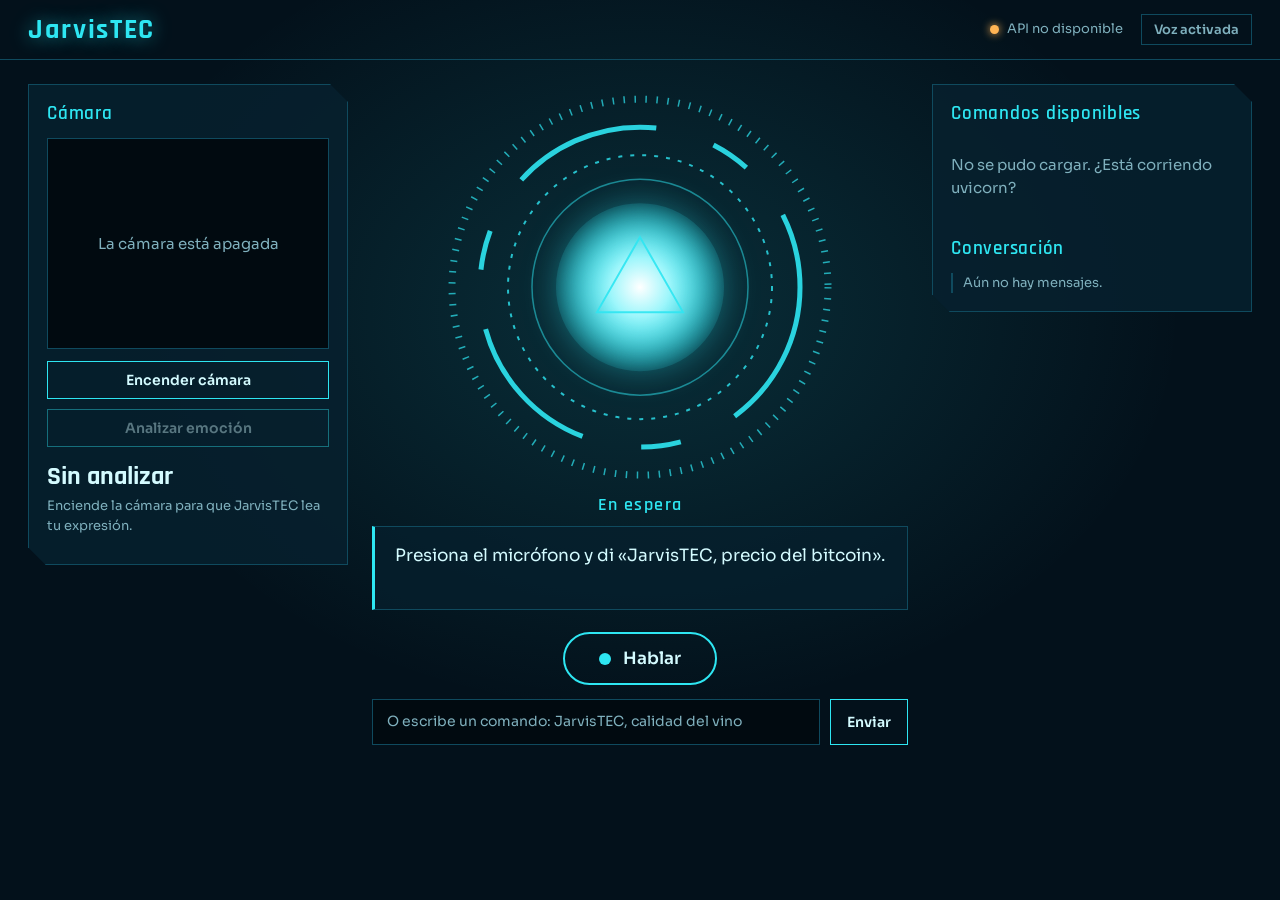
==== frontend/index.html @ cc96daf4 "translation and wine model" ====
<!doctype html>
<html lang="es">
<head>
  <meta charset="utf-8">
  <meta name="viewport" content="width=device-width, initial-scale=1">
  <title>JarvisTEC</title>
  <link rel="preconnect" href="https://fonts.googleapis.com">
  <link rel="preconnect" href="https://fonts.gstatic.com" crossorigin>
  <link href="https://fonts.googleapis.com/css2?family=Rajdhani:wght@500;600;700&family=Sora:wght@300;400;600&display=swap" rel="stylesheet">
  <link rel="stylesheet" href="style.css">
</head>
<body data-state="idle" data-emotion="neutral">

  <header class="bar">
    <h1>JarvisTEC</h1>
    <div class="bar-right">
      <span class="api" id="apiStatus" role="status"><i></i><span>Conectando…</span></span>
      <button class="ghost" id="btnMute" aria-pressed="false">Voz activada</button>
    </div>
  </header>

  <main class="hud">

    <section class="panel cam" aria-labelledby="camTitle">
      <h2 id="camTitle">Cámara</h2>
      <div class="video-wrap">
        <video id="video" autoplay playsinline muted></video>
        <p class="video-empty" id="videoEmpty">La cámara está apagada</p>
      </div>
      <div class="row">
        <button id="btnCam">Encender cámara</button>
        <button id="btnEmotion" disabled>Analizar emoción</button>
      </div>
      <div class="emotion" aria-live="polite">
        <p class="emotion-label" id="emotionLabel">Sin analizar</p>
        <p class="emotion-note" id="emotionNote">Enciende la cámara para que JarvisTEC lea tu expresión.</p>
        <div id="emotionBars" class="bars"></div>
      </div>
    </section>

    <section class="core" aria-label="Asistente">
      <div class="reactor" id="reactor" aria-hidden="true">
        <svg viewBox="0 0 400 400" xmlns="http://www.w3.org/2000/svg">
          <defs>
            <radialGradient id="coreGrad" cx="50%" cy="50%" r="50%">
              <stop offset="0%" stop-color="#ffffff"/>
              <stop offset="35%" stop-color="var(--accent-soft)"/>
              <stop offset="100%" stop-color="var(--accent)" stop-opacity=".15"/>
            </radialGradient>
          </defs>
          <g class="ring ring-ticks"><circle cx="200" cy="200" r="188" /></g>
          <g class="ring ring-arcs"><circle cx="200" cy="200" r="160" /></g>
          <g class="ring ring-dash"><circle cx="200" cy="200" r="132" /></g>
          <circle class="ring-solid" cx="200" cy="200" r="108"/>
          <g class="pulse"><circle class="core-glow" cx="200" cy="200" r="84" fill="url(#coreGrad)"/></g>
          <polygon class="core-tri" points="200,150 243,225 157,225"/>
        </svg>
      </div>

      <p class="status" id="status" role="status">En espera</p>
      <div class="response" id="response" aria-live="polite">Presiona el micrófono y di «JarvisTEC, precio del bitcoin».</div>
      <details class="raw" id="raw" hidden>
        <summary>Ver respuesta de la API</summary>
        <pre id="rawJson"></pre>
      </details>

      <div class="controls">
        <button class="mic" id="btnMic" aria-pressed="false">
          <span class="mic-dot"></span><span id="micText">Hablar</span>
        </button>
      </div>

      <form class="typed" id="typedForm" autocomplete="off">
        <label for="typed" class="sr">Escribir un comando</label>
        <input id="typed" type="text" placeholder="O escribe un comando: JarvisTEC, calidad del vino">
        <button type="submit">Enviar</button>
      </form>
    </section>

    <aside class="panel side" aria-label="Comandos y conversación">
      <h2>Comandos disponibles</h2>
      <div class="chips" id="commands"><p class="muted">Cargando…</p></div>
      <h2>Conversación</h2>
      <ul class="log" id="log"><li class="muted">Aún no hay mensajes.</li></ul>
    </aside>

  </main>

  <script src="app.js"></script>
</body>
</html>
---- frontend/style.css ----
:root {
  --void: #03111b;
  --panel: #06202e;
  --line: #0f4a5e;
  --ice: #d4fbff;
  --muted: #7fb0bd;
  --alert: #ffb454;
  --accent: #2ee6f2;
  --accent-soft: #9ef6fb;
  --font-display: "Rajdhani", "Segoe UI", system-ui, sans-serif;
  --font-body: "Sora", "Segoe UI", system-ui, sans-serif;
}

/* The detected emotion tints the whole interface. */
body[data-emotion="happiness"] { --accent: #4dffb0; --accent-soft: #c2ffe3; }
body[data-emotion="sadness"]   { --accent: #5b9bff; --accent-soft: #c5dcff; }
body[data-emotion="anger"]     { --accent: #ff6a4d; --accent-soft: #ffd0c5; }
body[data-emotion="surprise"]  { --accent: #c58bff; --accent-soft: #ead6ff; }
body[data-emotion="fear"]      { --accent: #ffd24d; --accent-soft: #fff0bd; }
body[data-emotion="disgust"]   { --accent: #a6d84a; --accent-soft: #e1f3b3; }

* { box-sizing: border-box; }
html { background: var(--void); }
body { min-height: 100%; }
body {
  margin: 0;
  color: var(--ice);
  font: 400 15px/1.55 var(--font-body);
  background:
    radial-gradient(ellipse at 50% 40%, color-mix(in srgb, var(--accent) 14%, transparent), transparent 60%),
    linear-gradient(var(--void), var(--void));
}
.sr { position: absolute; width: 1px; height: 1px; overflow: hidden; clip: rect(0 0 0 0); }
.muted { color: var(--muted); }

/* ---------- Top bar ---------- */
.bar {
  display: flex; justify-content: space-between; align-items: center;
  padding: 14px 28px; border-bottom: 1px solid var(--line);
}
.bar h1 {
  margin: 0; font: 700 28px/1 var(--font-display); letter-spacing: .06em; color: var(--accent);
  text-shadow: 0 0 18px color-mix(in srgb, var(--accent) 60%, transparent);
}
.bar-right { display: flex; align-items: center; gap: 18px; }
.api { white-space: nowrap; display: inline-flex; align-items: center; gap: 8px; color: var(--muted); font-size: 13px; }
.api i { width: 9px; height: 9px; border-radius: 50%; background: var(--muted); }
.api.ok i { background: #4dffb0; box-shadow: 0 0 8px #4dffb0; }
.api.down i { background: var(--alert); box-shadow: 0 0 8px var(--alert); }

/* ---------- Layout ---------- */
.hud {
  display: grid; gap: 24px; padding: 24px 28px 40px;
  grid-template-columns: minmax(250px, 320px) minmax(0, 1fr) minmax(250px, 320px);
  max-width: 1400px; margin: 0 auto; align-items: start;
}
.panel {
  position: relative; padding: 18px; background: color-mix(in srgb, var(--panel) 85%, transparent);
  border: 1px solid var(--line);
  clip-path: polygon(0 0, calc(100% - 18px) 0, 100% 18px, 100% 100%, 18px 100%, 0 calc(100% - 18px));
}
.panel h2 { margin: 0 0 12px; font: 600 19px/1.2 var(--font-display); letter-spacing: .04em; color: var(--accent); }
.panel h2:not(:first-child) { margin-top: 24px; }

/* ---------- Buttons ---------- */
button {
  font: 600 14px/1 var(--font-body); color: var(--ice); cursor: pointer;
  background: transparent; border: 1px solid var(--accent); padding: 11px 16px;
  transition: background .15s, box-shadow .15s;
}
button:hover:not(:disabled) { background: color-mix(in srgb, var(--accent) 18%, transparent); box-shadow: 0 0 14px color-mix(in srgb, var(--accent) 35%, transparent); }
button:disabled { opacity: .4; cursor: not-allowed; }
button.ghost { border-color: var(--line); color: var(--muted); padding: 8px 12px; font-size: 13px; }
:focus-visible { outline: 2px solid var(--alert); outline-offset: 3px; }

/* ---------- Camera and emotion ---------- */
.video-wrap { position: relative; aspect-ratio: 4 / 3; background: #010a10; border: 1px solid var(--line); overflow: hidden; }
video { width: 100%; height: 100%; object-fit: cover; transform: scaleX(-1); display: block; }
.video-empty { position: absolute; inset: 0; display: grid; place-items: center; margin: 0; color: var(--muted); }
.video-wrap.on .video-empty { display: none; }
.row { display: flex; gap: 10px; margin: 12px 0 16px; flex-wrap: wrap; }
.row button { flex: 1 1 auto; }
.emotion-label { margin: 0; font: 700 26px/1.1 var(--font-display); color: var(--ice); }
.emotion-note { margin: 4px 0 10px; font-size: 13px; color: var(--muted); }
.emotion-note.warn { color: var(--alert); }
.bars { display: grid; gap: 6px; }
.bar-row { display: grid; grid-template-columns: 78px 1fr 40px; gap: 8px; align-items: center; font-size: 12px; color: var(--muted); }
.bar-row .track { height: 5px; background: var(--line); }
.bar-row .fill { height: 100%; background: var(--accent); transition: width .4s; }
.bar-row .pct { text-align: right; }

/* ---------- Reactor (central element) ---------- */
.core { display: flex; flex-direction: column; align-items: center; text-align: center; min-width: 0; }
.reactor { width: min(100%, 400px); aspect-ratio: 1; --level: 0; }
.reactor svg { width: 100%; height: 100%; overflow: visible; }
.reactor circle, .reactor polygon { fill: none; stroke: var(--accent); vector-effect: non-scaling-stroke; }
.ring { transform-origin: 200px 200px; transform-box: view-box; }
.ring-ticks circle { stroke-width: 7; stroke-dasharray: 1.5 9.5; opacity: .7; }
.ring-arcs circle  { stroke-width: 5; stroke-dasharray: 150 60 40 60; opacity: .9; }
.ring-dash circle  { stroke-width: 2; stroke-dasharray: 4 8; opacity: .8; }
.ring-solid { stroke-width: 1.5; opacity: .5; }
.core-glow { fill: url(#coreGrad) !important; stroke: none !important; filter: drop-shadow(0 0 18px var(--accent)); }
.core-tri { stroke-width: 2; opacity: .9; }
.pulse { transform-origin: 200px 200px; transform-box: view-box; transform: scale(calc(1 + var(--level) * .35)); transition: transform .06s linear; }

@keyframes spin { to { transform: rotate(360deg); } }
@keyframes spin-rev { to { transform: rotate(-360deg); } }
@keyframes breathe { 0%, 100% { opacity: .75; } 50% { opacity: 1; } }
@keyframes talk { 0%, 100% { transform: scale(1); } 25% { transform: scale(1.14); } 55% { transform: scale(1.04); } 80% { transform: scale(1.18); } }

.ring-ticks { animation: spin 90s linear infinite; }
.ring-arcs  { animation: spin-rev 26s linear infinite; }
.ring-dash  { animation: spin 40s linear infinite; }
.pulse      { animation: breathe 4s ease-in-out infinite; }

body[data-state="thinking"] .ring-arcs { animation-duration: 2.4s; }
body[data-state="thinking"] .ring-dash { animation-duration: 5s; }
body[data-state="speaking"] .pulse { animation: talk .9s ease-in-out infinite; }
body[data-state="listening"] .ring-solid { stroke-width: 3; opacity: 1; }

/* ---------- Status and response ---------- */
.status { margin: 6px 0 12px; font: 600 18px/1 var(--font-display); letter-spacing: .08em; color: var(--accent); }
.response {
  width: 100%; max-width: 620px; min-height: 84px; padding: 16px 20px;
  border: 1px solid var(--line); border-left: 3px solid var(--accent);
  background: color-mix(in srgb, var(--panel) 70%, transparent);
  font-size: 17px; text-align: left; overflow-wrap: anywhere;
}
.response.error { border-left-color: var(--alert); color: var(--alert); }
.raw { width: 100%; max-width: 620px; margin-top: 8px; text-align: left; font-size: 13px; color: var(--muted); }
.raw summary { cursor: pointer; }
.raw pre { margin: 8px 0 0; padding: 12px; overflow: auto; background: #010a10; border: 1px solid var(--line); color: var(--accent-soft); }
.controls { margin: 22px 0 14px; }
.mic {
  display: inline-flex; align-items: center; gap: 12px; padding: 16px 34px; font-size: 17px;
  border-radius: 999px; border-width: 2px;
}
.mic-dot { width: 12px; height: 12px; border-radius: 50%; background: var(--accent); }
.mic[aria-pressed="true"] { border-color: var(--alert); background: color-mix(in srgb, var(--alert) 14%, transparent); }
.mic[aria-pressed="true"] .mic-dot { background: var(--alert); animation: breathe 1s infinite; }
.typed { display: flex; gap: 10px; width: 100%; max-width: 620px; }
.typed input {
  flex: 1; min-width: 0; padding: 11px 14px; color: var(--ice); font: inherit; font-size: 14px;
  background: #010a10; border: 1px solid var(--line);
}
.typed input::placeholder { color: var(--muted); }

/* ---------- Right side panel ---------- */
.chips { display: flex; flex-direction: column; gap: 8px; }
.chip { text-align: left; border-color: var(--line); padding: 10px 12px; }
.chip b { display: block; font: 600 15px/1.2 var(--font-display); letter-spacing: .03em; color: var(--ice); }
.chip small { display: block; margin-top: 3px; font-weight: 400; font-size: 12px; color: var(--muted); }
.log { list-style: none; margin: 0; padding: 0; display: grid; gap: 10px; max-height: 300px; overflow: auto; }
.log li { font-size: 13px; padding-left: 10px; border-left: 2px solid var(--line); }
.log li.you { border-left-color: var(--muted); color: var(--muted); }
.log li.bot { border-left-color: var(--accent); }
.log li.err { border-left-color: var(--alert); color: var(--alert); }

/* ---------- Responsive ---------- */
@media (max-width: 1050px) {
  .hud { grid-template-columns: 1fr 1fr; }
  .core { grid-column: 1 / -1; order: -1; }
}
@media (max-width: 640px) {
  .hud { grid-template-columns: 1fr; padding: 16px; }
  .bar { padding: 12px 16px; flex-wrap: wrap; gap: 8px; }
  .bar-right { gap: 12px; flex-wrap: wrap; }
  .typed { flex-direction: column; }
}
@media (prefers-reduced-motion: reduce) {
  .ring, .pulse { animation: none !important; }
}
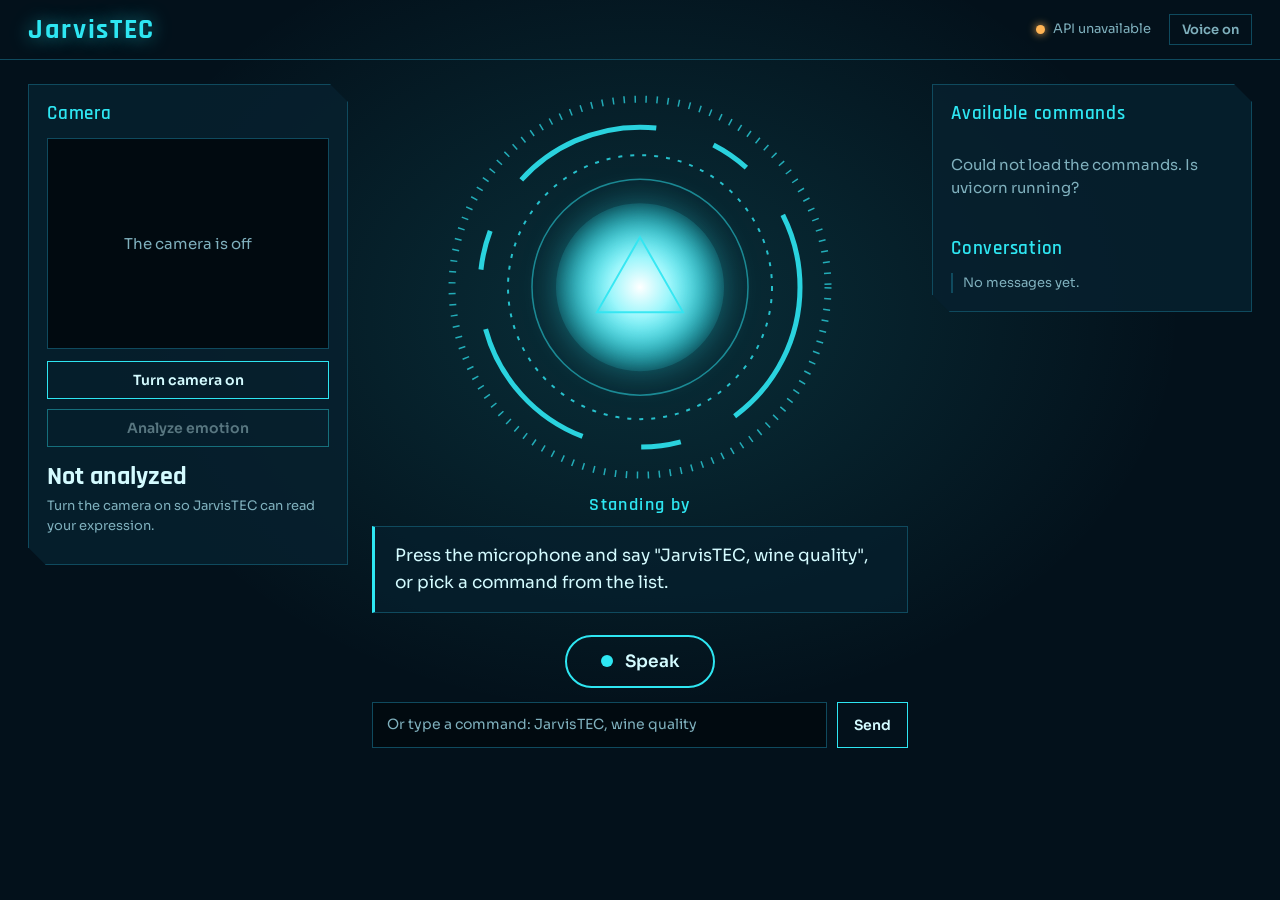
==== commit ba92997b: "Rewrite the command router and put the interface in English Command router (backend/services/intent_" ====
--- a/frontend/index.html
+++ b/frontend/index.html
@@ -1,5 +1,5 @@
 <!doctype html>
-<html lang="es">
+<html lang="en">
 <head>
   <meta charset="utf-8">
   <meta name="viewport" content="width=device-width, initial-scale=1">
@@ -14,31 +14,31 @@
   <header class="bar">
     <h1>JarvisTEC</h1>
     <div class="bar-right">
-      <span class="api" id="apiStatus" role="status"><i></i><span>Conectando…</span></span>
-      <button class="ghost" id="btnMute" aria-pressed="false">Voz activada</button>
+      <span class="api" id="apiStatus" role="status"><i></i><span>Connecting…</span></span>
+      <button class="ghost" id="btnMute" aria-pressed="false">Voice on</button>
     </div>
   </header>
 
   <main class="hud">
 
     <section class="panel cam" aria-labelledby="camTitle">
-      <h2 id="camTitle">Cámara</h2>
+      <h2 id="camTitle">Camera</h2>
       <div class="video-wrap">
         <video id="video" autoplay playsinline muted></video>
-        <p class="video-empty" id="videoEmpty">La cámara está apagada</p>
+        <p class="video-empty">The camera is off</p>
       </div>
       <div class="row">
-        <button id="btnCam">Encender cámara</button>
-        <button id="btnEmotion" disabled>Analizar emoción</button>
+        <button id="btnCam">Turn camera on</button>
+        <button id="btnEmotion" disabled>Analyze emotion</button>
       </div>
       <div class="emotion" aria-live="polite">
-        <p class="emotion-label" id="emotionLabel">Sin analizar</p>
-        <p class="emotion-note" id="emotionNote">Enciende la cámara para que JarvisTEC lea tu expresión.</p>
+        <p class="emotion-label" id="emotionLabel">Not analyzed</p>
+        <p class="emotion-note" id="emotionNote">Turn the camera on so JarvisTEC can read your expression.</p>
         <div id="emotionBars" class="bars"></div>
       </div>
     </section>
 
-    <section class="core" aria-label="Asistente">
+    <section class="core" aria-label="Assistant">
       <div class="reactor" id="reactor" aria-hidden="true">
         <svg viewBox="0 0 400 400" xmlns="http://www.w3.org/2000/svg">
           <defs>
@@ -57,31 +57,31 @@
         </svg>
       </div>
 
-      <p class="status" id="status" role="status">En espera</p>
-      <div class="response" id="response" aria-live="polite">Presiona el micrófono y di «JarvisTEC, precio del bitcoin».</div>
+      <p class="status" id="status" role="status">Standing by</p>
+      <div class="response" id="response" aria-live="polite">Press the microphone and say "JarvisTEC, wine quality", or pick a command from the list.</div>
       <details class="raw" id="raw" hidden>
-        <summary>Ver respuesta de la API</summary>
+        <summary>Show the API response</summary>
         <pre id="rawJson"></pre>
       </details>
 
       <div class="controls">
         <button class="mic" id="btnMic" aria-pressed="false">
-          <span class="mic-dot"></span><span id="micText">Hablar</span>
+          <span class="mic-dot"></span><span id="micText">Speak</span>
         </button>
       </div>
 
       <form class="typed" id="typedForm" autocomplete="off">
-        <label for="typed" class="sr">Escribir un comando</label>
-        <input id="typed" type="text" placeholder="O escribe un comando: JarvisTEC, calidad del vino">
-        <button type="submit">Enviar</button>
+        <label for="typed" class="sr">Type a command</label>
+        <input id="typed" type="text" placeholder="Or type a command: JarvisTEC, wine quality">
+        <button type="submit">Send</button>
       </form>
     </section>
 
-    <aside class="panel side" aria-label="Comandos y conversación">
-      <h2>Comandos disponibles</h2>
-      <div class="chips" id="commands"><p class="muted">Cargando…</p></div>
-      <h2>Conversación</h2>
-      <ul class="log" id="log"><li class="muted">Aún no hay mensajes.</li></ul>
+    <aside class="panel side" aria-label="Commands and conversation">
+      <h2>Available commands</h2>
+      <div class="chips" id="commands"><p class="muted">Loading…</p></div>
+      <h2>Conversation</h2>
+      <ul class="log" id="log"><li class="muted">No messages yet.</li></ul>
     </aside>
 
   </main>
--- a/frontend/style.css
+++ b/frontend/style.css
@@ -150,6 +150,20 @@
 .chip { text-align: left; border-color: var(--line); padding: 10px 12px; }
 .chip b { display: block; font: 600 15px/1.2 var(--font-display); letter-spacing: .03em; color: var(--ice); }
 .chip small { display: block; margin-top: 3px; font-weight: 400; font-size: 12px; color: var(--muted); }
+.chip-item { display: grid; grid-template-columns: 1fr auto; gap: 6px; }
+.chip-data { border-color: var(--line); color: var(--muted); padding: 0 10px; font-size: 12px; }
+.chip-data[aria-expanded="true"] { border-color: var(--accent); color: var(--ice); }
+.inputs { grid-column: 1 / -1; display: grid; gap: 8px; padding: 10px; border: 1px solid var(--line); background: #010a10; }
+.inputs[hidden] { display: none; }
+.inputs label { display: grid; grid-template-columns: minmax(0, 1fr) minmax(0, 1fr); gap: 2px 8px; align-items: center; font-size: 12px; color: var(--muted); }
+.inputs label span { overflow-wrap: anywhere; color: var(--ice); }
+.inputs label small { grid-column: 1 / -1; font-size: 11px; }
+.inputs input, .inputs select {
+  width: 100%; min-width: 0; padding: 6px 8px; color: var(--ice); font: inherit; font-size: 13px;
+  background: var(--panel); border: 1px solid var(--line);
+}
+.inputs-actions { display: flex; gap: 8px; flex-wrap: wrap; margin-top: 4px; }
+.inputs-actions button { flex: 1 1 auto; padding: 9px 10px; font-size: 13px; }
 .log { list-style: none; margin: 0; padding: 0; display: grid; gap: 10px; max-height: 300px; overflow: auto; }
 .log li { font-size: 13px; padding-left: 10px; border-left: 2px solid var(--line); }
 .log li.you { border-left-color: var(--muted); color: var(--muted); }
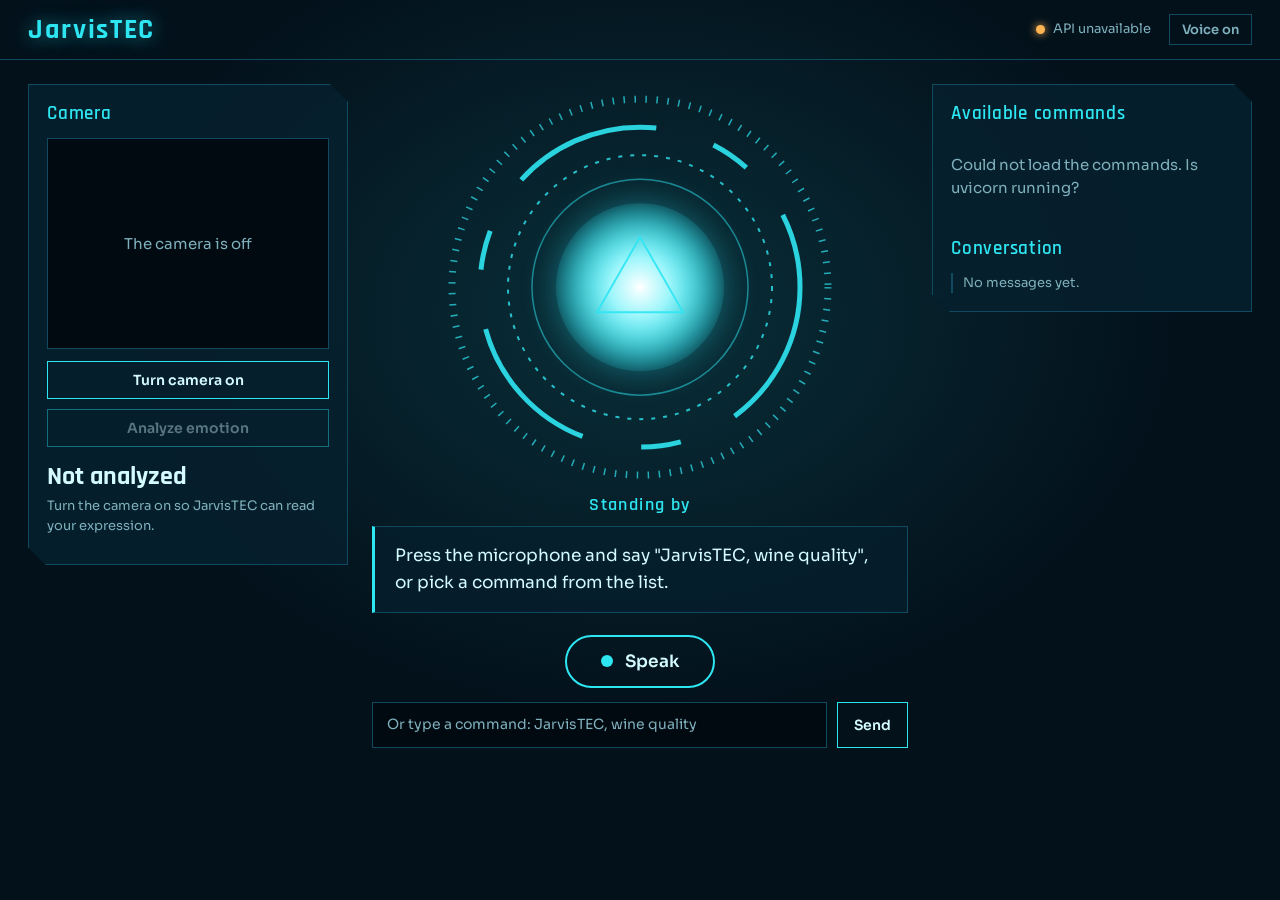
==== commit 92ce933e: "Add a local speech-to-text model on the server POST /transcribe now works without any API key: the s" ====
--- a/frontend/index.html
+++ b/frontend/index.html
@@ -15,6 +15,7 @@
     <h1>JarvisTEC</h1>
     <div class="bar-right">
       <span class="api" id="apiStatus" role="status"><i></i><span>Connecting…</span></span>
+      <button class="ghost" id="btnEngine" hidden title="Switch between the browser's speech recognition and the local model on the server">Speech: browser</button>
       <button class="ghost" id="btnMute" aria-pressed="false">Voice on</button>
     </div>
   </header>
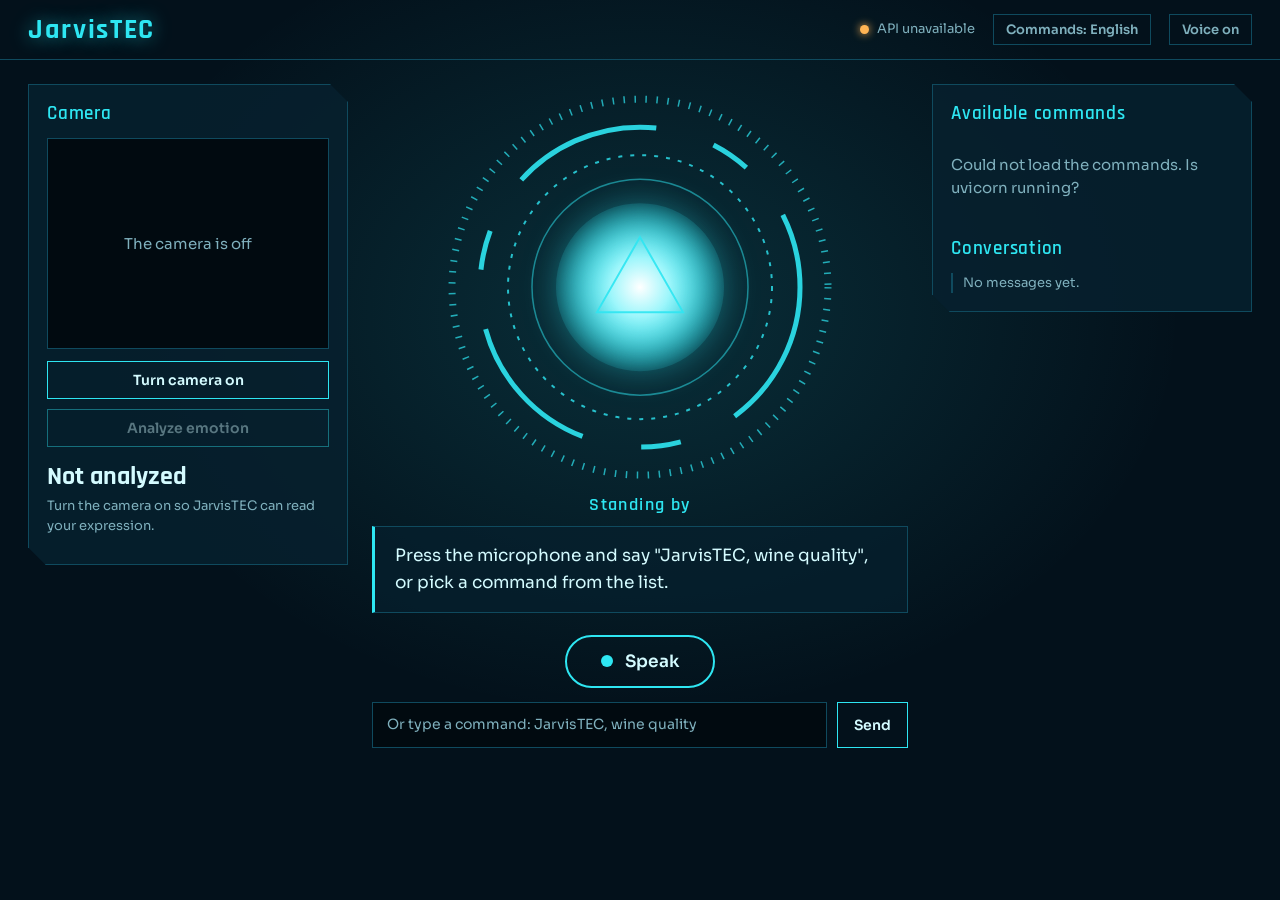
==== commit 7629268d: "Understand commands in Spanish as well as English The interface and the answers stay in English. Wha" ====
--- a/frontend/index.html
+++ b/frontend/index.html
@@ -15,6 +15,7 @@
     <h1>JarvisTEC</h1>
     <div class="bar-right">
       <span class="api" id="apiStatus" role="status"><i></i><span>Connecting…</span></span>
+      <button class="ghost" id="btnLang" title="Language of the spoken commands; the answers are in English">Commands: English</button>
       <button class="ghost" id="btnEngine" hidden title="Switch between the browser's speech recognition and the local model on the server">Speech: browser</button>
       <button class="ghost" id="btnMute" aria-pressed="false">Voice on</button>
     </div>
